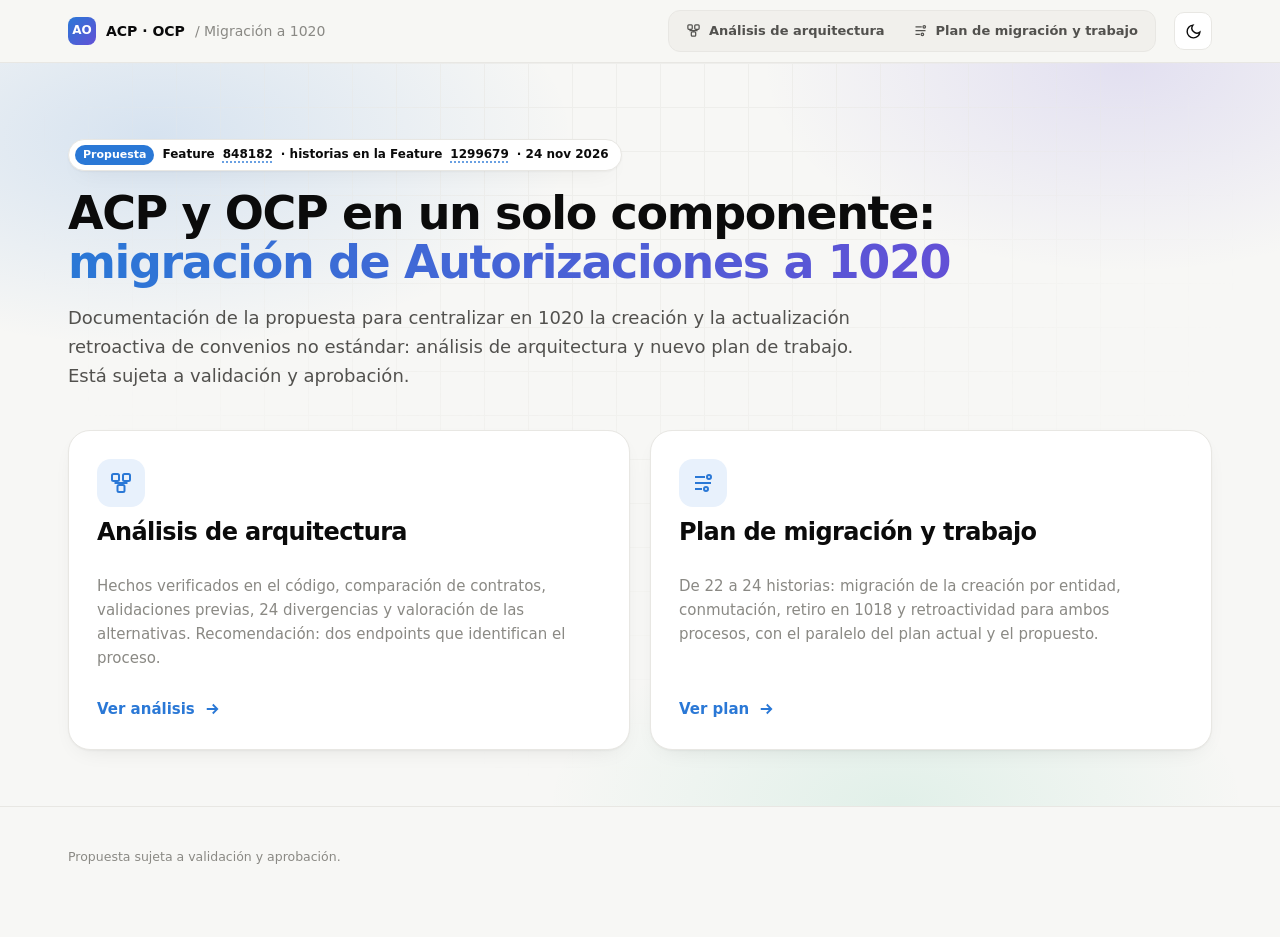
==== index.html @ 2ece3fe7 "Publica el análisis de arquitectura y el plan de migración ACP/OCP a 1020 Sitio estático para GitHub" ====
<!DOCTYPE html>
<html lang="es">
<head>
<meta charset="utf-8">
<meta name="viewport" content="width=device-width, initial-scale=1">
<title>ACP · OCP — Migración de Autorizaciones a 1020</title>
<meta name="description" content="Análisis de arquitectura y plan de trabajo para centralizar ACP y OCP en el componente 1020.">
<meta name="robots" content="noindex, nofollow">
<meta name="theme-color" content="#2a78d6">
<link rel="icon" href="assets/img/favicon.svg" type="image/svg+xml">
<link rel="stylesheet" href="assets/css/styles.css">
<script>(function(){var s=localStorage.getItem("acp-theme");document.documentElement.dataset.theme=s||(matchMedia("(prefers-color-scheme: dark)").matches?"dark":"light")})();</script>
</head>
<body>
<a class="skip" href="#contenido">Saltar al contenido</a>
<div id="tip" role="tooltip"></div>
<header class="topbar"><div class="wrap">
  <a class="brand" href="./" aria-label="Inicio"><span class="mark" aria-hidden="true">AO</span>ACP · OCP <span class="muted" style="font-weight:500">/ Migración a 1020</span></a>
  <nav class="switch">
    <a href="arquitectura/"><svg viewBox="0 0 24 24" fill="none" stroke="currentColor" stroke-width="2"><rect x="3" y="3" width="7" height="7" rx="1.5"/><rect x="14" y="3" width="7" height="7" rx="1.5"/><rect x="8.5" y="14" width="7" height="7" rx="1.5"/><path d="M6.5 10v2h11v-2M12 12v2"/></svg><span>Análisis de arquitectura</span></a>
    <a href="plan/"><svg viewBox="0 0 24 24" fill="none" stroke="currentColor" stroke-width="2"><path d="M4 6h10M4 12h16M4 18h7"/><circle cx="18" cy="6" r="2"/><circle cx="15" cy="18" r="2"/></svg><span>Plan de migración y trabajo</span></a>
  </nav>
  <button class="theme" id="theme" aria-label="Cambiar tema"><svg viewBox="0 0 24 24" fill="none" stroke="currentColor" stroke-width="2"><path d="M21 12.8A9 9 0 1 1 11.2 3a7 7 0 0 0 9.8 9.8z"/></svg></button>
</div></header>
<main id="contenido">
<header class="hero"><div class="wrap">
  <span class="badge"><b>Propuesta</b>Feature 848182 · historias en la Feature 1299679 · 24 nov 2026</span>
  <h1>ACP y OCP en un solo componente: <em>migración de Autorizaciones a 1020</em></h1>
  <p class="lead">Documentación de la propuesta para centralizar en 1020 la creación y la actualización retroactiva de convenios no estándar: análisis de arquitectura y nuevo plan de trabajo. Está sujeta a validación y aprobación.</p>
  <div class="home-cards">
    <a class="home-card" href="arquitectura/">
      <span class="ico"><svg viewBox="0 0 24 24" fill="none" stroke="currentColor" stroke-width="2" aria-hidden="true"><rect x="3" y="3" width="7" height="7" rx="1.5"/><rect x="14" y="3" width="7" height="7" rx="1.5"/><rect x="8.5" y="14" width="7" height="7" rx="1.5"/><path d="M6.5 10v2h11v-2M12 12v2"/></svg></span>
      <h2>Análisis de arquitectura</h2>
      <p class="muted">Hechos verificados en el código, comparación de contratos, validaciones previas, 24 divergencias y valoración de las alternativas. Recomendación: dos endpoints que identifican el proceso.</p>
      <span class="go">Ver análisis <svg width="18" height="18" viewBox="0 0 24 24" fill="none" stroke="currentColor" stroke-width="2.4" aria-hidden="true"><path d="M5 12h14M13 6l6 6-6 6"/></svg></span>
    </a>
    <a class="home-card" href="plan/">
      <span class="ico"><svg viewBox="0 0 24 24" fill="none" stroke="currentColor" stroke-width="2" aria-hidden="true"><path d="M4 6h10M4 12h16M4 18h7"/><circle cx="18" cy="6" r="2"/><circle cx="15" cy="18" r="2"/></svg></span>
      <h2>Plan de migración y trabajo</h2>
      <p class="muted">De 22 a 24 historias: migración de la creación por entidad, conmutación, retiro en 1018 y retroactividad para ambos procesos, con el paralelo del plan actual y el propuesto.</p>
      <span class="go">Ver plan <svg width="18" height="18" viewBox="0 0 24 24" fill="none" stroke="currentColor" stroke-width="2.4" aria-hidden="true"><path d="M5 12h14M13 6l6 6-6 6"/></svg></span>
    </a>
  </div>
</div></header>
</main>
<footer><div class="wrap">Propuesta sujeta a validación y aprobación.</div></footer>
<script src="assets/js/common.js" defer></script>
</body>
</html>
---- assets/css/styles.css ----
:root{
  color-scheme:light;
  --bg:#f7f7f5;--surface:#ffffff;--surface-2:#fcfcfb;--ink:#0b0b0b;--ink-2:#52514e;--muted:#8a8984;--line:#e8e7e3;--soft:#f1f0ec;
  --accent:#2a78d6;--accent-soft:#e8f1fc;--alt:#eb6834;--alt-soft:#fdeee7;
  --del:#e34948;--del-soft:#fdeeee;--chg:#eda100;--chg-soft:#fdf5e1;--new:#1baf7a;--new-soft:#e5f6ef;--keep:#8a8984;--keep-soft:#f1f0ec;
  --violet:#6250d6;--shadow:0 1px 2px rgba(16,16,15,.04),0 8px 24px -12px rgba(16,16,15,.12);--r:16px;
}
:root[data-theme="dark"]{
  color-scheme:dark;
  --bg:#121211;--surface:#1a1a19;--surface-2:#20201e;--ink:#f0efec;--ink-2:#c3c2b7;--muted:#8f8e86;--line:#2e2e2b;--soft:#262624;
  --accent:#3987e5;--accent-soft:#1c2a3d;--alt:#d95926;--alt-soft:#3a241b;
  --del:#e66767;--del-soft:#3a2223;--chg:#c98500;--chg-soft:#33290f;--new:#199e70;--new-soft:#16302a;--keep:#8f8e86;--keep-soft:#262624;
  --violet:#9085e9;--shadow:0 1px 2px rgba(0,0,0,.3),0 8px 24px -12px rgba(0,0,0,.6);
}
*{box-sizing:border-box}
html{scroll-behavior:smooth}
body{margin:0;background:var(--bg);color:var(--ink);font:15px/1.6 "Inter","Segoe UI Variable","Segoe UI",system-ui,sans-serif;-webkit-font-smoothing:antialiased}
.wrap{max-width:1200px;margin:0 auto;padding:0 28px}
a{color:inherit}
code{font-family:"JetBrains Mono","Cascadia Code",Consolas,monospace;font-size:12.5px;background:var(--soft);padding:1px 6px;border-radius:6px}
.topbar{position:sticky;top:0;z-index:50;background:color-mix(in srgb,var(--bg) 82%,transparent);backdrop-filter:saturate(1.4) blur(14px);border-bottom:1px solid var(--line)}
.topbar .wrap{display:flex;align-items:center;gap:18px;height:62px}
.brand{display:flex;align-items:center;gap:10px;font-weight:700;font-size:14px;white-space:nowrap}
.brand .mark{width:28px;height:28px;border-radius:8px;background:linear-gradient(135deg,var(--accent),var(--violet));display:grid;place-items:center;color:#fff;font-size:12px;font-weight:800}
.switch{display:flex;background:var(--soft);border:1px solid var(--line);border-radius:12px;padding:3px;margin-left:auto}
.switch a{text-decoration:none;font-size:13px;font-weight:600;color:var(--ink-2);padding:7px 14px;border-radius:9px;display:flex;gap:8px;align-items:center;white-space:nowrap}
.switch a.on{background:var(--surface);color:var(--ink);box-shadow:var(--shadow)}
.switch a svg{width:15px;height:15px}
.theme{border:1px solid var(--line);background:var(--surface);color:var(--ink);border-radius:10px;width:38px;height:38px;display:grid;place-items:center;cursor:pointer}
.theme svg{width:17px;height:17px}
.hero{position:relative;overflow:hidden;padding:76px 0 56px;border-bottom:1px solid var(--line)}
.hero:before{content:"";position:absolute;inset:0;background:radial-gradient(600px 300px at 12% 10%,color-mix(in srgb,var(--accent) 16%,transparent),transparent 70%),radial-gradient(520px 300px at 88% 0%,color-mix(in srgb,var(--violet) 14%,transparent),transparent 70%),radial-gradient(500px 260px at 70% 100%,color-mix(in srgb,var(--new) 10%,transparent),transparent 70%);pointer-events:none}
.hero:after{content:"";position:absolute;inset:0;background-image:linear-gradient(var(--line) 1px,transparent 1px),linear-gradient(90deg,var(--line) 1px,transparent 1px);background-size:44px 44px;mask-image:radial-gradient(ellipse at 50% 0%,#000 20%,transparent 70%);opacity:.55;pointer-events:none}
.hero .wrap{position:relative;z-index:1}
.badge{display:inline-flex;align-items:center;gap:8px;font-size:12px;font-weight:600;padding:5px 12px 5px 6px;border-radius:999px;background:var(--surface);border:1px solid var(--line);box-shadow:var(--shadow)}
.badge b{background:var(--accent);color:#fff;border-radius:999px;padding:1px 8px;font-size:11px}
h1{font-size:46px;line-height:1.08;letter-spacing:-.03em;margin:18px 0 16px;font-weight:750;max-width:920px}
h1 em{font-style:normal;background:linear-gradient(90deg,var(--accent),var(--violet));-webkit-background-clip:text;background-clip:text;color:transparent}
.lead{font-size:18px;color:var(--ink-2);max-width:820px;margin:0}
.kpis{display:grid;grid-template-columns:repeat(4,1fr);gap:14px;margin-top:40px}
.kpi{background:var(--surface);border:1px solid var(--line);border-radius:var(--r);padding:18px 20px;box-shadow:var(--shadow);position:relative;overflow:hidden}
.kpi .n{font-size:34px;font-weight:750;letter-spacing:-.03em;line-height:1}
.kpi .l{font-size:13px;color:var(--ink-2);margin-top:8px}
.kpi .ic{position:absolute;right:16px;top:16px;width:34px;height:34px;border-radius:10px;display:grid;place-items:center;background:var(--soft);color:var(--ink-2)}
.kpi .ic svg{width:18px;height:18px}
section{padding:72px 0;border-bottom:1px solid var(--line)}
.sh{display:flex;align-items:flex-start;gap:16px;margin-bottom:28px}
.num{flex:none;width:36px;height:36px;border-radius:11px;background:var(--ink);color:var(--bg);display:grid;place-items:center;font-weight:750;font-size:13px}
h2{font-size:30px;letter-spacing:-.025em;margin:0;font-weight:750;line-height:1.15}
.sub{color:var(--ink-2);margin:6px 0 0;max-width:820px}
h3{font-size:16px;margin:0 0 6px;font-weight:700;letter-spacing:-.01em}
.card{background:var(--surface);border:1px solid var(--line);border-radius:var(--r);padding:22px;box-shadow:var(--shadow)}
.g2{display:grid;grid-template-columns:1fr 1fr;gap:18px}
.g3{display:grid;grid-template-columns:repeat(3,1fr);gap:16px}
.g4{display:grid;grid-template-columns:repeat(4,1fr);gap:14px}
.muted{color:var(--muted)}.small{font-size:13px}
.chip{display:inline-flex;align-items:center;gap:6px;font-size:11.5px;font-weight:650;padding:3px 9px;border-radius:999px;background:var(--soft);color:var(--ink-2);white-space:nowrap}
.chip i{font-style:normal;font-weight:800}
.c-del{background:var(--del-soft);color:var(--ink)}.c-del i{color:var(--del)}
.c-chg{background:var(--chg-soft);color:var(--ink)}.c-chg i{color:var(--chg)}
.c-new{background:var(--new-soft);color:var(--ink)}.c-new i{color:var(--new)}
.c-keep{background:var(--keep-soft);color:var(--ink-2)}
.c-acc{background:var(--accent-soft);color:var(--ink)}.c-acc i{color:var(--accent)}
.c-alt{background:var(--alt-soft);color:var(--ink)}.c-alt i{color:var(--alt)}
table.t{width:100%;border-collapse:separate;border-spacing:0;font-size:13.5px;background:var(--surface);border:1px solid var(--line);border-radius:var(--r);overflow:hidden;box-shadow:var(--shadow)}
.t th,.t td{text-align:left;padding:12px 14px;border-bottom:1px solid var(--line);vertical-align:top}
.t th{font-size:11px;text-transform:uppercase;letter-spacing:.09em;color:var(--muted);background:var(--surface-2);font-weight:650}
.t tr:last-child td{border-bottom:none}
.t tbody tr:hover td{background:var(--surface-2)}
.filters{display:flex;gap:8px;flex-wrap:wrap;margin:0 0 16px}
.filters button{font:inherit;font-size:13px;font-weight:550;border:1px solid var(--line);background:var(--surface);color:var(--ink-2);padding:7px 14px;border-radius:999px;cursor:pointer}
.filters button.on{background:var(--ink);color:var(--bg);border-color:var(--ink)}
.legend{display:flex;gap:16px;flex-wrap:wrap;font-size:13px;color:var(--ink-2)}
.legend span{display:inline-flex;align-items:center;gap:7px}
.sw{width:11px;height:11px;border-radius:3px;display:inline-block}
#tip{position:fixed;z-index:100;pointer-events:none;background:var(--ink);color:var(--bg);font-size:12.5px;line-height:1.45;padding:8px 11px;border-radius:9px;max-width:320px;opacity:0;transform:translateY(4px);transition:opacity .12s,transform .12s;box-shadow:0 10px 30px -10px rgba(0,0,0,.4)}
#tip.on{opacity:1;transform:none}
[data-tip]{cursor:default}
footer{padding:40px 0 70px;color:var(--muted);font-size:12.5px}
.next{display:flex;align-items:center;justify-content:space-between;gap:20px;background:linear-gradient(120deg,var(--accent-soft),var(--surface));border:1px solid var(--line);border-radius:20px;padding:26px 28px;text-decoration:none;box-shadow:var(--shadow)}
.next:hover{border-color:var(--accent)}
.next .arrow{width:46px;height:46px;border-radius:14px;background:var(--accent);color:#fff;display:grid;place-items:center;flex:none}
@media (max-width:1000px){.kpis,.g4{grid-template-columns:repeat(2,1fr)}.g2,.g3{grid-template-columns:1fr}h1{font-size:34px}.switch a span{display:none}}

.dia{width:100%;height:auto;display:block}
.dia .box{fill:var(--surface);stroke:var(--line);stroke-width:1.2}
.dia .box.hl{fill:var(--accent-soft);stroke:var(--accent)}
.dia .box.ohi{fill:var(--surface-2);stroke:var(--ink-2);stroke-dasharray:0}
.dia .box.dim{fill:var(--soft);stroke:var(--line)}
.dia .box.warn{fill:var(--del-soft);stroke:var(--del)}
.dia text{fill:var(--ink);font:600 12.5px Inter,"Segoe UI",sans-serif}
.dia text.s{fill:var(--muted);font-weight:500;font-size:11px}
.dia .ln{stroke:var(--ink-2);stroke-width:1.6;fill:none}
.dia .ln.acc{stroke:var(--accent);stroke-width:2.2}
.dia .ln.red{stroke:var(--del);stroke-dasharray:5 4}
.dia .ln.dot{stroke-dasharray:2 4}
.panel-h{display:flex;justify-content:space-between;align-items:center;margin-bottom:10px}
.fact{display:flex;gap:14px}
.fact .fi{flex:none;width:40px;height:40px;border-radius:12px;display:grid;place-items:center;background:var(--accent-soft);color:var(--accent);font-weight:750;font-size:13px}
.fact p{margin:4px 0 8px;color:var(--ink-2);font-size:13.5px}
.ctr{display:grid;grid-template-columns:1fr 64px 64px 118px;align-items:center;font-size:13px;border-bottom:1px solid var(--line);padding:8px 0}
.ctr:last-child{border-bottom:none}
.ctr.h{font-size:10.5px;text-transform:uppercase;letter-spacing:.09em;color:var(--muted);font-weight:650;padding-top:0}
.ctr .f{font-family:"JetBrains Mono",Consolas,monospace;font-size:12.5px}
.tick{width:20px;height:20px;border-radius:6px;display:grid;place-items:center;font-size:12px;font-weight:800}
.tick.y{background:var(--new-soft);color:var(--new)}.tick.n{background:var(--soft);color:var(--muted)}
.meter{height:10px;border-radius:999px;background:var(--soft);overflow:hidden;display:flex;gap:2px}
.meter div{height:100%}
.endpoint{display:flex;flex-direction:column;gap:6px;padding:12px 14px;border-radius:12px;background:var(--surface-2);border:1px solid var(--line);font-size:12.5px;margin-bottom:14px}
.endpoint .r{display:flex;gap:10px;align-items:center}
.endpoint .k{width:44px;font-weight:700;color:var(--muted);font-size:11px}
.seg{display:flex;gap:2px;height:44px;border-radius:12px;overflow:hidden}
.seg div{display:flex;align-items:center;justify-content:center;color:#fff;font-weight:750;font-size:15px}
.seglab{display:flex;gap:2px;margin-top:10px}
.seglab div{font-size:12.5px;color:var(--ink-2);padding-right:8px}
.seglab b{display:block;color:var(--ink);font-size:13px}
.opt{position:relative}
.opt.win{border:1.5px solid var(--accent);box-shadow:0 0 0 5px var(--accent-soft),var(--shadow)}
.opt .ttl{display:flex;justify-content:space-between;align-items:center;margin-bottom:14px}
.mini{display:flex;gap:6px;flex-wrap:wrap;margin:14px 0 4px}
.mini span{display:inline-block;width:26px;height:16px;border-radius:5px;background:var(--soft);border:1px solid var(--line)}
.mini span.a{background:var(--alt-soft);border-color:var(--alt)}
.mini span.b{background:var(--accent-soft);border-color:var(--accent)}
ul.pc{list-style:none;padding:0;margin:12px 0 0}
ul.pc li{display:flex;gap:10px;margin:8px 0;font-size:13.5px;color:var(--ink-2)}
ul.pc li b{flex:none;width:20px;height:20px;border-radius:6px;display:grid;place-items:center;font-size:12px}
ul.pc li.p b{background:var(--new-soft);color:var(--new)}
ul.pc li.c b{background:var(--del-soft);color:var(--del)}
.dumb .gridl{stroke:var(--line)}
.dumb text{fill:var(--ink-2);font:500 12.5px Inter,"Segoe UI",sans-serif}
.dumb text.ax{fill:var(--muted);font-size:11px}
.dumb .bar{stroke:var(--line);stroke-width:4;stroke-linecap:round}
.code{background:#0f1115;color:#e6e6e6;border-radius:14px;padding:18px 20px;font:12.5px/1.65 "JetBrains Mono",Consolas,monospace;overflow:auto;margin:0}
.code .k{color:#7aa2f7}.code .s{color:#9ece6a}.code .n{color:#e0af68}.code .p{color:#bb9af7}
.layers{display:flex;flex-direction:column;gap:10px}
.layer{border:1px solid var(--line);border-radius:14px;padding:14px 16px;background:var(--surface);display:flex;gap:14px;align-items:center}
.layer .lt{width:118px;flex:none;font-size:11px;text-transform:uppercase;letter-spacing:.09em;color:var(--muted);font-weight:700}
.layer .lc{display:flex;gap:8px;flex-wrap:wrap}
.layer .pill{font-size:12.5px;font-weight:600;padding:6px 11px;border-radius:9px;background:var(--soft)}
.layer.var{border-style:dashed;border-color:var(--accent)}
.layer.var .pill{background:var(--accent-soft)}
.layer.core{background:linear-gradient(120deg,var(--accent-soft),var(--surface))}
.tl{position:relative;display:grid;grid-template-columns:repeat(5,1fr);gap:0;margin-top:10px}
.tl:before{content:"";position:absolute;left:0;right:0;top:15px;height:2px;background:var(--line)}
.tl .ev{position:relative;padding-right:18px}
.tl .dot{width:32px;height:32px;border-radius:50%;background:var(--surface);border:2px solid var(--line);display:grid;place-items:center;font-size:12px;font-weight:750;position:relative;z-index:1}
.tl .ev.x .dot{border-color:var(--del);color:var(--del)}
.tl .ev.ok .dot{border-color:var(--accent);background:var(--accent);color:#fff}
.tl .d{font-size:12px;color:var(--muted);margin-top:12px;font-weight:600}
.tl .w{font-size:13.5px;margin-top:2px}
.qs{counter-reset:q;list-style:none;padding:0;margin:0}
.qs li{counter-increment:q;display:flex;gap:12px;margin:12px 0;font-size:14px;color:var(--ink-2)}
.qs li:before{content:counter(q);flex:none;width:24px;height:24px;border-radius:8px;background:var(--soft);color:var(--ink);font-weight:750;font-size:12px;display:grid;place-items:center}
.sankey text{fill:var(--ink);font:650 12.5px Inter,"Segoe UI",sans-serif}
.sankey text.s{fill:var(--muted);font-weight:500;font-size:11.5px}
.sankey .node{fill:var(--ink)}
.sankey .lk{fill:none;stroke-opacity:.38;transition:stroke-opacity .15s}
.sankey .lk:hover{stroke-opacity:.7}
.compbar{display:flex;flex-direction:column;gap:14px}
.cb .lbl{display:flex;justify-content:space-between;font-size:13px;margin-bottom:6px}
.cb .bar{display:flex;gap:2px;height:30px;border-radius:9px;overflow:hidden}
.cb .bar div{display:flex;align-items:center;padding-left:10px;font-size:12px;font-weight:700;color:#fff;white-space:nowrap}
.road{display:grid;grid-template-columns:repeat(4,1fr);gap:14px;position:relative}
.stage{background:var(--surface);border:1px solid var(--line);border-radius:16px;padding:16px;box-shadow:var(--shadow);position:relative}
.stage .top{display:flex;align-items:center;gap:10px;margin-bottom:8px}
.stage .e{font-size:11px;font-weight:800;padding:3px 8px;border-radius:7px;background:var(--ink);color:var(--bg)}
.stage .nm{font-weight:700;font-size:14px;letter-spacing:-.01em}
.stage .ds{font-size:12.5px;color:var(--muted);margin-bottom:10px}
.stage .ids{display:flex;flex-wrap:wrap;gap:6px}
.track{display:flex;align-items:center;gap:10px;margin:22px 0 12px;font-size:12px;font-weight:700;letter-spacing:.09em;text-transform:uppercase;color:var(--muted)}
.track:after{content:"";flex:1;height:1px;background:var(--line)}
.road.r2{grid-template-columns:repeat(4,1fr)}
.idp{font-size:12px;font-weight:700;padding:4px 9px;border-radius:8px;border:1px solid var(--line);background:var(--surface-2);display:inline-flex;gap:6px;align-items:center}
.idp i{font-style:normal;font-weight:800}
.idp.del{background:var(--del-soft);border-color:transparent}.idp.del i{color:var(--del)}
.idp.chg{background:var(--chg-soft);border-color:transparent}.idp.chg i{color:var(--chg)}
.idp.new{background:var(--new-soft);border-color:transparent}.idp.new i{color:var(--new)}
.idp.keep{background:var(--keep-soft);border-color:transparent}
.boards{display:grid;grid-template-columns:1fr 1fr;gap:18px}
.board{background:var(--surface);border:1px solid var(--line);border-radius:20px;padding:20px;box-shadow:var(--shadow)}
.board .bh{display:flex;justify-content:space-between;align-items:baseline;margin-bottom:14px}
.board .bh span{font-size:12.5px;color:var(--muted)}
.bst{border-top:1px solid var(--line);padding:14px 0 6px}
.bst:first-of-type{border-top:none;padding-top:0}
.bst .sh2{display:flex;gap:10px;align-items:baseline;margin-bottom:10px}
.bst .code2{font-size:11px;font-weight:800;color:var(--bg);background:var(--ink);border-radius:6px;padding:2px 7px}
.bst .name{font-size:13.5px;font-weight:700}
.bst .desc{font-size:12px;color:var(--muted)}
.cards{display:grid;grid-template-columns:repeat(auto-fill,minmax(168px,1fr));gap:8px}
.st{border:1px solid var(--line);border-left-width:4px;border-radius:11px;padding:9px 10px;background:var(--surface);font-size:12.5px;line-height:1.35;transition:transform .12s}
.st:hover{transform:translateY(-1px)}
.st .id{font-weight:750;display:flex;justify-content:space-between;gap:6px;align-items:center}
.st .cmp{font-size:10.5px;font-weight:700;padding:1px 6px;border-radius:5px;background:var(--soft);color:var(--ink-2)}
.st .ti{color:var(--ink-2);margin-top:3px}
.st .ef{font-size:11px;font-weight:800;margin-right:4px}
.wip{display:inline-block;margin-top:6px;font-size:10.5px;font-weight:700;color:var(--accent);background:var(--accent-soft);padding:1px 7px;border-radius:5px}
.st.del{border-left-color:var(--del);background:var(--del-soft)}.st.del .ef{color:var(--del)}
.st.del .ti,.st.del .idt{text-decoration:line-through;text-decoration-color:color-mix(in srgb,var(--del) 60%,transparent)}
.st.chg{border-left-color:var(--chg);background:var(--chg-soft)}.st.chg .ef{color:var(--chg)}
.st.new{border-left-color:var(--new);background:var(--new-soft)}.st.new .ef{color:var(--new)}
.st.keep{border-left-color:var(--keep)}
.dag text{fill:var(--ink);font:700 12.5px Inter,"Segoe UI",sans-serif}
.dag text.s{fill:var(--muted);font-weight:500;font-size:11px}
.dag .nb{fill:var(--surface);stroke:var(--line)}
.dag .nb.new{fill:var(--new-soft);stroke:var(--new)}
.dag .nb.chg{fill:var(--chg-soft);stroke:var(--chg)}
.dag .ed{stroke:var(--ink-2);stroke-width:1.6;fill:none}
.dag .ed.dash{stroke-dasharray:4 4;stroke:var(--muted)}
.nc{display:flex;flex-direction:column;gap:10px}
.nc .top{display:flex;justify-content:space-between;align-items:center}
.nc .k{font-size:12px;font-weight:800;padding:3px 9px;border-radius:8px;background:var(--new-soft);color:var(--ink)}
.nc p{margin:0;font-size:13.5px;color:var(--ink-2)}
.deps{display:flex;gap:6px;flex-wrap:wrap;align-items:center;font-size:12px;color:var(--muted)}
@media (max-width:1000px){.road,.road.r2,.boards{grid-template-columns:1fr}}


ul.pc li{display:block;position:relative;padding-left:30px}
ul.pc li b{position:absolute;left:0;top:1px}
.qs li{display:block;position:relative;padding-left:36px}
.qs li:before{position:absolute;left:0;top:0}
a.wi{color:inherit;text-decoration:underline;text-decoration-style:dotted;text-decoration-color:color-mix(in srgb,var(--accent) 70%,transparent);text-underline-offset:3px;text-decoration-thickness:1.5px}
a.wi:hover{color:var(--accent);text-decoration-style:solid}
.st.del a.wi{text-decoration-line:line-through underline}
.egrid{display:grid;grid-template-columns:210px repeat(4,1fr);gap:8px}
.egrid .hd{font-size:11px;text-transform:uppercase;letter-spacing:.09em;color:var(--muted);font-weight:700;padding:6px 4px}
.egrid .hd.m{color:var(--new)}.egrid .hd.r{color:var(--chg)}
.egrid .ent{background:var(--surface-2);border:1px solid var(--line);border-radius:12px;padding:12px 14px}
.egrid .ent b{display:block;font-size:13.5px}.egrid .ent span{font-size:12px;color:var(--muted)}
.egrid .cell{background:var(--surface);border:1px solid var(--line);border-radius:12px;padding:10px;display:flex;flex-wrap:wrap;gap:6px;align-content:flex-start;min-height:56px;box-shadow:var(--shadow)}
.egrid .cell.empty{background:transparent;box-shadow:none;border-style:dashed;color:var(--muted);font-size:12px;align-items:center;justify-content:center}
.egrid .span4{grid-column:span 4}
.egrid .sep{grid-column:1/-1;height:1px;background:var(--line);margin:6px 0}
@media (max-width:1000px){.egrid{grid-template-columns:1fr}.egrid .span4{grid-column:auto}.egrid .hd{display:none}}

.skip{position:absolute;left:-999px;top:8px;z-index:200;background:var(--ink);color:var(--bg);padding:8px 14px;border-radius:10px;text-decoration:none;font-weight:600}
.skip:focus{left:12px}
.brand{text-decoration:none;color:inherit}
:focus-visible{outline:2px solid var(--accent);outline-offset:2px;border-radius:6px}
.home-cards{display:grid;grid-template-columns:1fr 1fr;gap:20px;margin-top:40px}
.home-card{display:flex;flex-direction:column;gap:12px;text-decoration:none;color:inherit;background:var(--surface);border:1px solid var(--line);border-radius:22px;padding:28px;box-shadow:var(--shadow);transition:transform .15s,border-color .15s}
.home-card:hover{transform:translateY(-2px);border-color:var(--accent)}
.home-card .ico{width:48px;height:48px;border-radius:14px;display:grid;place-items:center;background:var(--accent-soft);color:var(--accent)}
.home-card .ico svg{width:24px;height:24px}
.home-card h2{font-size:24px}
.home-card .go{margin-top:auto;font-weight:650;color:var(--accent);display:flex;align-items:center;gap:8px}
@media (max-width:1000px){.home-cards{grid-template-columns:1fr}}
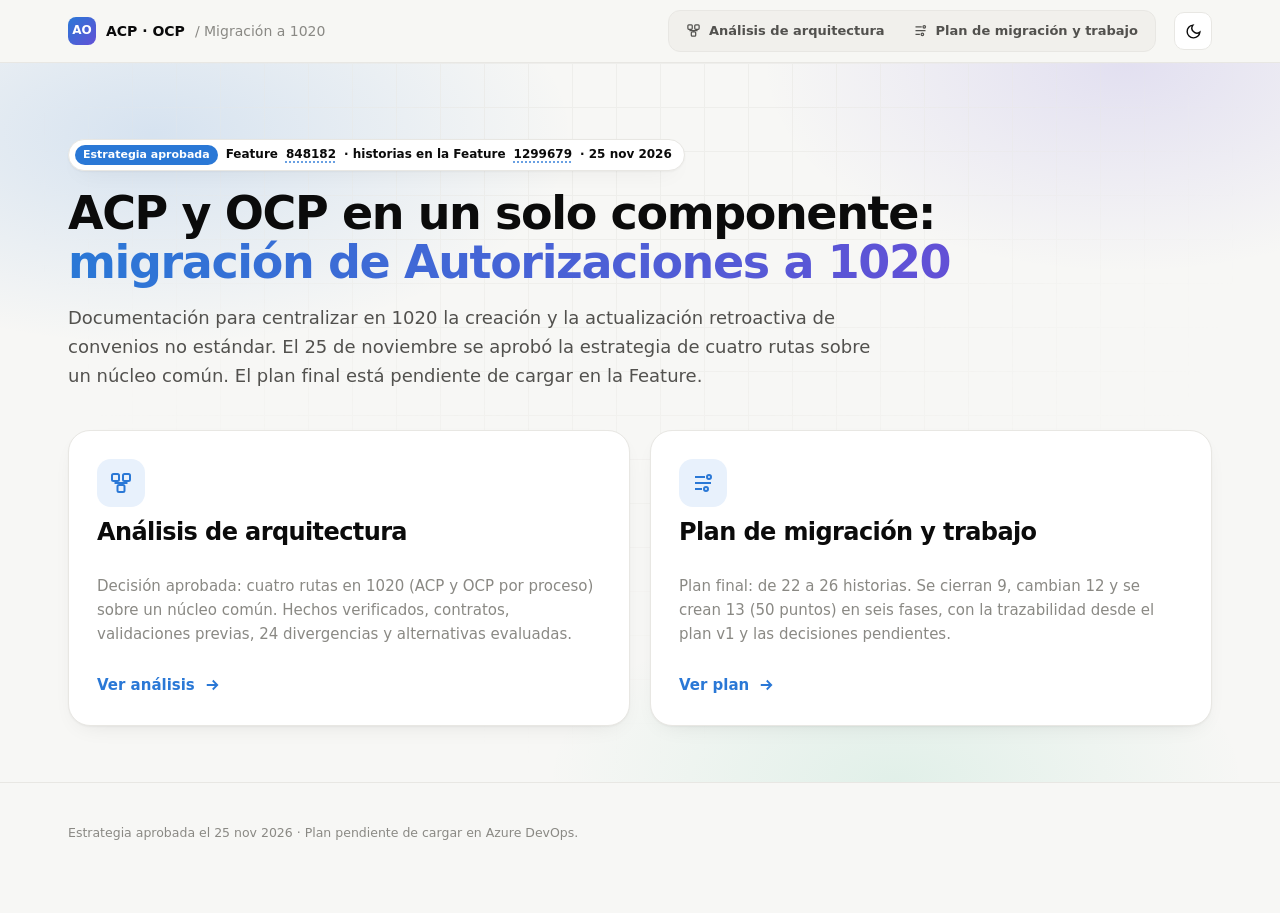
==== commit 8495688b: "Actualiza el sitio con la estrategia aprobada de 4 endpoints y el plan final Co-Authored-By: Claude " ====
--- a/index.html
+++ b/index.html
@@ -24,26 +24,26 @@
 </div></header>
 <main id="contenido">
 <header class="hero"><div class="wrap">
-  <span class="badge"><b>Propuesta</b>Feature 848182 · historias en la Feature 1299679 · 24 nov 2026</span>
+  <span class="badge"><b>Estrategia aprobada</b>Feature 848182 · historias en la Feature 1299679 · 25 nov 2026</span>
   <h1>ACP y OCP en un solo componente: <em>migración de Autorizaciones a 1020</em></h1>
-  <p class="lead">Documentación de la propuesta para centralizar en 1020 la creación y la actualización retroactiva de convenios no estándar: análisis de arquitectura y nuevo plan de trabajo. Está sujeta a validación y aprobación.</p>
+  <p class="lead">Documentación para centralizar en 1020 la creación y la actualización retroactiva de convenios no estándar. El 25 de noviembre se aprobó la estrategia de cuatro rutas sobre un núcleo común. El plan final está pendiente de cargar en la Feature.</p>
   <div class="home-cards">
     <a class="home-card" href="arquitectura/">
       <span class="ico"><svg viewBox="0 0 24 24" fill="none" stroke="currentColor" stroke-width="2" aria-hidden="true"><rect x="3" y="3" width="7" height="7" rx="1.5"/><rect x="14" y="3" width="7" height="7" rx="1.5"/><rect x="8.5" y="14" width="7" height="7" rx="1.5"/><path d="M6.5 10v2h11v-2M12 12v2"/></svg></span>
       <h2>Análisis de arquitectura</h2>
-      <p class="muted">Hechos verificados en el código, comparación de contratos, validaciones previas, 24 divergencias y valoración de las alternativas. Recomendación: dos endpoints que identifican el proceso.</p>
+      <p class="muted">Decisión aprobada: cuatro rutas en 1020 (ACP y OCP por proceso) sobre un núcleo común. Hechos verificados, contratos, validaciones previas, 24 divergencias y alternativas evaluadas.</p>
       <span class="go">Ver análisis <svg width="18" height="18" viewBox="0 0 24 24" fill="none" stroke="currentColor" stroke-width="2.4" aria-hidden="true"><path d="M5 12h14M13 6l6 6-6 6"/></svg></span>
     </a>
     <a class="home-card" href="plan/">
       <span class="ico"><svg viewBox="0 0 24 24" fill="none" stroke="currentColor" stroke-width="2" aria-hidden="true"><path d="M4 6h10M4 12h16M4 18h7"/><circle cx="18" cy="6" r="2"/><circle cx="15" cy="18" r="2"/></svg></span>
       <h2>Plan de migración y trabajo</h2>
-      <p class="muted">De 22 a 24 historias: migración de la creación por entidad, conmutación, retiro en 1018 y retroactividad para ambos procesos, con el paralelo del plan actual y el propuesto.</p>
+      <p class="muted">Plan final: de 22 a 26 historias. Se cierran 9, cambian 12 y se crean 13 (50 puntos) en seis fases, con la trazabilidad desde el plan v1 y las decisiones pendientes.</p>
       <span class="go">Ver plan <svg width="18" height="18" viewBox="0 0 24 24" fill="none" stroke="currentColor" stroke-width="2.4" aria-hidden="true"><path d="M5 12h14M13 6l6 6-6 6"/></svg></span>
     </a>
   </div>
 </div></header>
 </main>
-<footer><div class="wrap">Propuesta sujeta a validación y aprobación.</div></footer>
+<footer><div class="wrap">Estrategia aprobada el 25 nov 2026 · Plan pendiente de cargar en Azure DevOps.</div></footer>
 <script src="assets/js/common.js" defer></script>
 </body>
 </html>
--- a/assets/css/styles.css
+++ b/assets/css/styles.css
@@ -232,6 +232,13 @@
 .egrid .sep{grid-column:1/-1;height:1px;background:var(--line);margin:6px 0}
 @media (max-width:1000px){.egrid{grid-template-columns:1fr}.egrid .span4{grid-column:auto}.egrid .hd{display:none}}
 
+.road.r7{grid-template-columns:repeat(auto-fill,minmax(260px,1fr))}
+.stage .ids .small{align-self:center}
+.idp{white-space:nowrap}
+#trazabilidad .g2{grid-template-columns:5fr 7fr}
+#egrid{grid-template-columns:150px repeat(4,minmax(0,1fr))}
+@media (max-width:1000px){#trazabilidad .g2{grid-template-columns:1fr}#egrid{grid-template-columns:1fr}}
+
 .skip{position:absolute;left:-999px;top:8px;z-index:200;background:var(--ink);color:var(--bg);padding:8px 14px;border-radius:10px;text-decoration:none;font-weight:600}
 .skip:focus{left:12px}
 .brand{text-decoration:none;color:inherit}
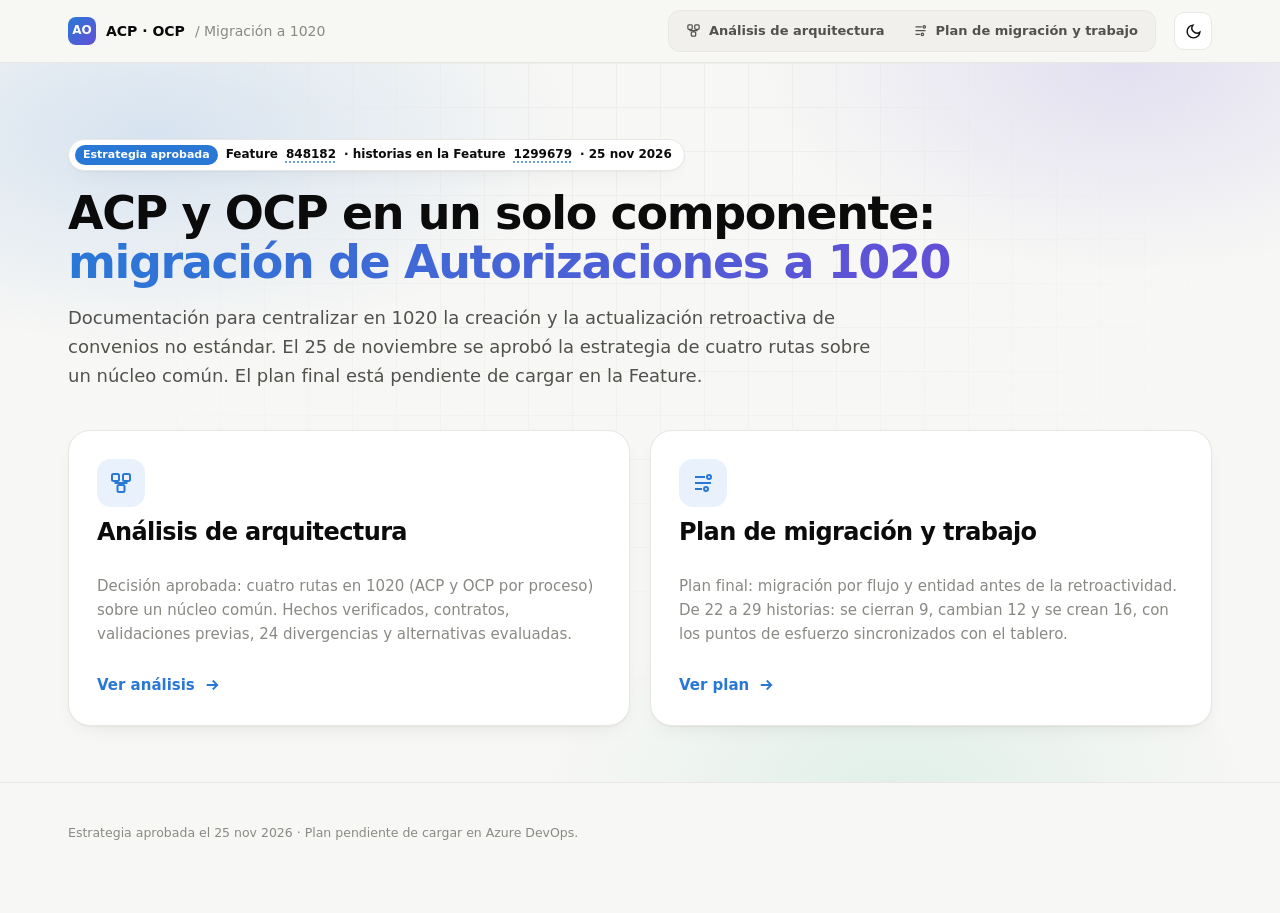
==== commit 43a84217: "Reorganiza la migración por flujo y entidad y agrega los puntos del tablero Co-Authored-By: Claude O" ====
--- a/index.html
+++ b/index.html
@@ -37,7 +37,7 @@
     <a class="home-card" href="plan/">
       <span class="ico"><svg viewBox="0 0 24 24" fill="none" stroke="currentColor" stroke-width="2" aria-hidden="true"><path d="M4 6h10M4 12h16M4 18h7"/><circle cx="18" cy="6" r="2"/><circle cx="15" cy="18" r="2"/></svg></span>
       <h2>Plan de migración y trabajo</h2>
-      <p class="muted">Plan final: de 22 a 26 historias. Se cierran 9, cambian 12 y se crean 13 (50 puntos) en seis fases, con la trazabilidad desde el plan v1 y las decisiones pendientes.</p>
+      <p class="muted">Plan final: migración por flujo y entidad antes de la retroactividad. De 22 a 29 historias: se cierran 9, cambian 12 y se crean 16, con los puntos de esfuerzo sincronizados con el tablero.</p>
       <span class="go">Ver plan <svg width="18" height="18" viewBox="0 0 24 24" fill="none" stroke="currentColor" stroke-width="2.4" aria-hidden="true"><path d="M5 12h14M13 6l6 6-6 6"/></svg></span>
     </a>
   </div>
--- a/assets/css/styles.css
+++ b/assets/css/styles.css
@@ -236,7 +236,7 @@
 .stage .ids .small{align-self:center}
 .idp{white-space:nowrap}
 #trazabilidad .g2{grid-template-columns:5fr 7fr}
-#egrid{grid-template-columns:150px repeat(4,minmax(0,1fr))}
+#egrid{grid-template-columns:230px repeat(4,minmax(0,1fr))}
 @media (max-width:1000px){#trazabilidad .g2{grid-template-columns:1fr}#egrid{grid-template-columns:1fr}}
 
 .skip{position:absolute;left:-999px;top:8px;z-index:200;background:var(--ink);color:var(--bg);padding:8px 14px;border-radius:10px;text-decoration:none;font-weight:600}
